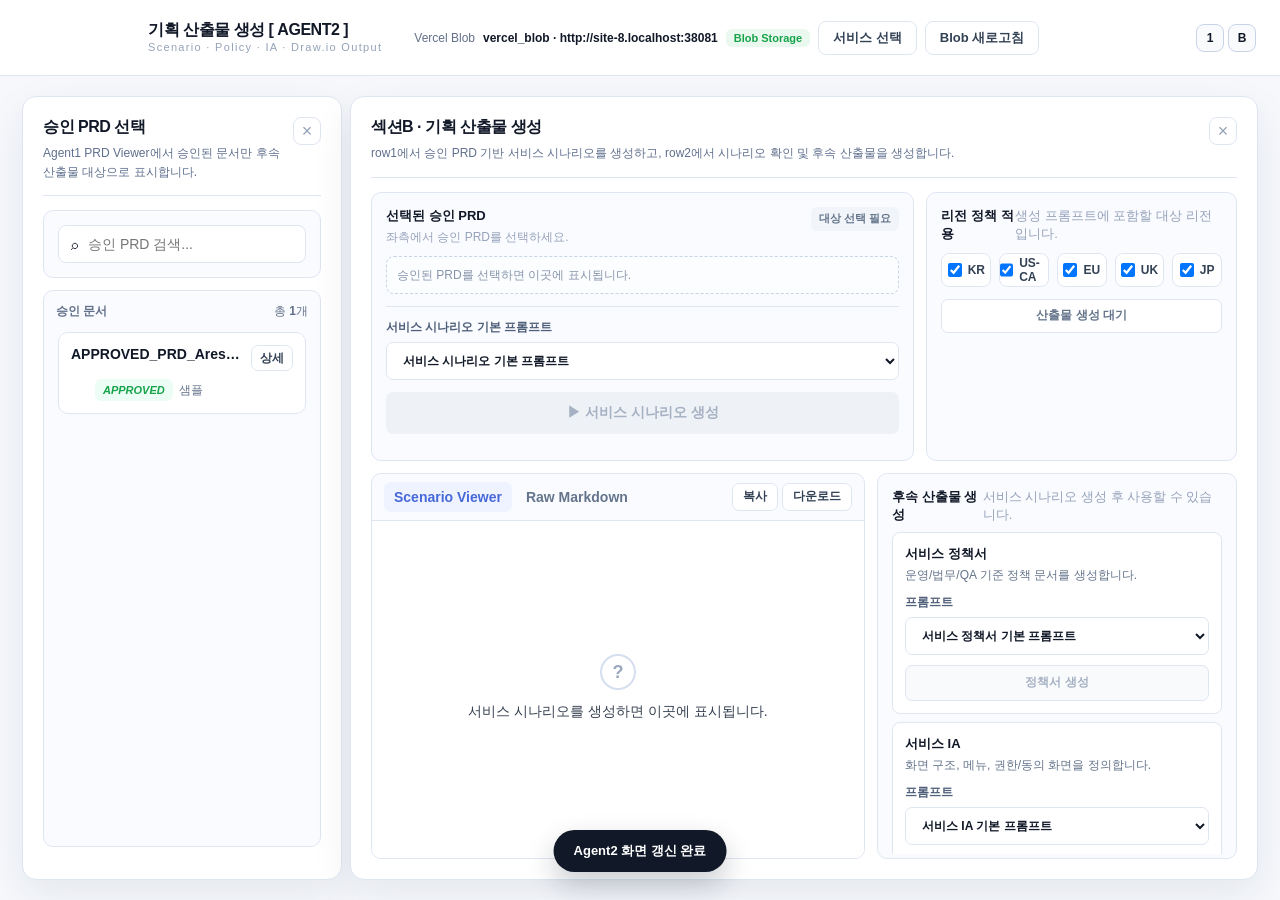
==== output.html @ b3ed6238 "agent1 ui 수정" ====
<!DOCTYPE html>
<html lang="ko">
<head>
  <meta charset="UTF-8" />
  <meta name="viewport" content="width=device-width, initial-scale=1.0" />
  <title>AGENT2 : 기획 산출물 생성</title>
  <link rel="stylesheet" href="./asset/css/styles.css" />
</head>
<body>
  <div class="common_app_shell">
    <header class="header" id="header">
      <section class="header_brand" id="header_brand">
        <div class="header_logo" aria-label="NSUSLAB logo"></div>
        <div class="header_title_area">
          <h1 class="header_title">기획 산출물 생성 [ AGENT2 ]</h1>
          <p class="header_subtitle">Scenario · Policy · IA · Draw.io Output</p>
        </div>
      </section>

      <section class="header_repo" id="header_repo">
        <span class="header_repo_label">Vercel Blob</span>
        <strong class="header_repo_badge" id="header_repo_badge">loading...</strong>
        <span class="header_blob_status is_connected" id="header_blob_status">Blob Storage</span>
        <button class="common_button common_button_secondary" id="header_btn_services" type="button">서비스 선택</button>
        <button class="common_button common_button_secondary" id="header_btn_refresh" type="button">Blob 새로고침</button>
      </section>

      <section class="header_control" id="header_control">
        <div class="header_column_switches" aria-label="section toggle">
          <button class="header_column_switch is_active" data-toggle-col="1">1</button>
          <button class="header_column_switch is_active" data-toggle-col="2">B</button>
        </div>
      </section>
    </header>

    <main class="content output_content" id="content">
      <section class="section section1" id="section1" data-col="1" aria-label="Approved PRD">
        <button class="section1_collapsed_opener common_collapsed_opener" type="button" data-reopen-col="1" aria-label="1컬럼 열기">
          <span class="common_rail_num">1</span>
          <span class="common_rail_text">Approved PRD</span>
          <span class="common_rail_arrow">›</span>
        </button>

        <div class="section1_panel common_panel">
          <div class="section1_panel_head common_panel_head">
            <div>
              <h2 class="section1_title">승인 PRD 선택</h2>
              <p class="section1_description">Agent1 PRD Viewer에서 승인된 문서만 후속 산출물 대상으로 표시합니다.</p>
            </div>
            <button class="section1_btn_close common_btn_close" data-close-col="1" title="1컬럼 닫기">×</button>
          </div>

          <div class="section1_search_card common_card">
            <div class="section1_search_input_wrap">
              <span>⌕</span>
              <input class="section1_search_input" id="output_search_input" type="search" placeholder="승인 PRD 검색..." />
            </div>
          </div>

          <div class="section1_list_card common_card">
            <div class="section1_list_toolbar">
              <strong>승인 문서</strong>
              <span>총 <strong id="output_prd_total_count">0</strong>개</span>
            </div>
            <div class="section1_requirement_list" id="output_approved_prd_list">
              <div class="common_empty">승인된 PRD 목록을 불러오는 중입니다.</div>
            </div>
          </div>
        </div>
      </section>

      <div class="common_resizer" data-resizer="1" role="separator" aria-label="섹션 너비 조절"></div>

      <section class="section section2 output_section_b" id="section2" data-col="2" aria-label="Output Workspace">
        <button class="section2_collapsed_opener common_collapsed_opener" type="button" data-reopen-col="2" aria-label="섹션B 열기">
          <span class="common_rail_num">B</span>
          <span class="common_rail_text">Output</span>
          <span class="common_rail_arrow">›</span>
        </button>

        <div class="section2_panel common_panel output_b_panel">
          <div class="section2_panel_head common_panel_head">
            <div>
              <h2 class="section2_title">섹션B · 기획 산출물 생성</h2>
              <p class="section2_description">row1에서 승인 PRD 기반 서비스 시나리오를 생성하고, row2에서 시나리오 확인 및 후속 산출물을 생성합니다.</p>
            </div>
            <button class="section2_btn_close common_btn_close" data-close-col="2" title="섹션B 닫기">×</button>
          </div>

          <div class="output_b_rows">
            <section class="output_b_row output_b_row1" aria-label="Scenario Generation Row">
              <section class="section2_target_card common_card output_b_prd_card">
                <div class="section2_card_title_row">
                  <div>
                    <strong>선택된 승인 PRD</strong>
                    <p id="output_selected_prd_hint">좌측에서 승인 PRD를 선택하세요.</p>
                  </div>
                  <div class="section2_target_badges">
                    <span id="output_selected_prd_status">대상 선택 필요</span>
                  </div>
                </div>
                <div class="section2_selected_summary" id="output_selected_prd_summary">
                  <div class="section2_empty_target">승인된 PRD를 선택하면 이곳에 표시됩니다.</div>
                </div>

                <div class="output_scenario_controls">
                  <label class="section2_form_label">
                    서비스 시나리오 기본 프롬프트
                    <select class="section2_prompt_template" id="output_prompt_template">
                      <option value="">프롬프트 로딩 중...</option>
                    </select>
                  </label>
                  <button class="section2_btn_generate" id="output_btn_generate" type="button" disabled>▶ 서비스 시나리오 생성</button>
                </div>
              </section>

              <section class="output_generation_card common_card output_b_policy_card">
                <div class="section2_repo_head">
                  <strong>리전 정책 적용</strong>
                  <span class="common_muted">생성 프롬프트에 포함할 대상 리전입니다.</span>
                </div>
                <div class="output_region_grid">
                  <label><input type="checkbox" value="KR" checked /> KR</label>
                  <label><input type="checkbox" value="US-CA" checked /> US-CA</label>
                  <label><input type="checkbox" value="EU" checked /> EU</label>
                  <label><input type="checkbox" value="UK" checked /> UK</label>
                  <label><input type="checkbox" value="JP" checked /> JP</label>
                </div>
                <button class="section2_generation_reopen common_small_button" id="output_btn_generation_modal" type="button">
                  <span id="output_generation_summary">산출물 생성 대기</span>
                </button>
              </section>
            </section>

            <section class="output_b_row output_b_row2" aria-label="Scenario Viewer And Follow-up Outputs">
              <section class="section3_prd_viewer_card common_card output_scenario_viewer_card">
                <div class="section2_viewer_tabs">
                  <button class="section2_viewer_tab is_active" data-view="preview" type="button">Scenario Viewer</button>
                  <button class="section2_viewer_tab" data-view="raw" type="button">Raw Markdown</button>
                  <div class="common_spacer"></div>
                  <button class="common_small_button" id="output_btn_copy_scenario" type="button">복사</button>
                  <button class="common_small_button" id="output_btn_download_scenario" type="button">다운로드</button>
                </div>
                <article class="section2_prd_preview" id="output_scenario_preview">
                  <div class="common_empty_state"><div>?</div><p>서비스 시나리오를 생성하면 이곳에 표시됩니다.</p></div>
                </article>
                <textarea class="section2_prd_raw is_hidden" id="output_scenario_raw" spellcheck="false"></textarea>
              </section>

              <section class="output_followup_card common_card">
                <div class="section2_repo_head">
                  <strong>후속 산출물 생성</strong>
                  <span class="common_muted">서비스 시나리오 생성 후 사용할 수 있습니다.</span>
                </div>
                <div class="output_followup_grid">
                  <article class="output_followup_item">
                    <div>
                      <strong>서비스 정책서</strong>
                      <p>운영/법무/QA 기준 정책 문서를 생성합니다.</p>
                    </div>
                    <label class="section2_form_label">
                      프롬프트
                      <select class="section2_prompt_template" id="output_policy_prompt_template"></select>
                    </label>
                    <button class="common_small_button output_followup_button" id="output_btn_policy" data-output-type="service_policy" type="button" disabled>정책서 생성</button>
                  </article>

                  <article class="output_followup_item">
                    <div>
                      <strong>서비스 IA</strong>
                      <p>화면 구조, 메뉴, 권한/동의 화면을 정의합니다.</p>
                    </div>
                    <label class="section2_form_label">
                      프롬프트
                      <select class="section2_prompt_template" id="output_ia_prompt_template"></select>
                    </label>
                    <button class="common_small_button output_followup_button" id="output_btn_ia" data-output-type="ia" type="button" disabled>IA 생성</button>
                  </article>

                  <article class="output_followup_item">
                    <div>
                      <strong>서비스 다이어그램</strong>
                      <p>draw.io에서 열 수 있는 XML 다이어그램을 생성합니다.</p>
                    </div>
                    <label class="section2_form_label">
                      프롬프트
                      <select class="section2_prompt_template" id="output_diagram_prompt_template"></select>
                    </label>
                    <button class="common_small_button output_followup_button" id="output_btn_diagram" data-output-type="service_diagram" type="button" disabled>Draw.io 생성</button>
                  </article>
                </div>
              </section>
            </section>
          </div>
        </div>
      </section>
    </main>
  </div>

  <dialog class="modal_detail" id="output_modal_prd_detail">
    <form method="dialog" class="modal_form">
      <div class="modal_head">
        <div>
          <span class="modal_badge DIRECT">APPROVED</span>
          <h3 class="modal_title" id="output_prd_modal_title">승인 PRD 상세</h3>
        </div>
        <button class="modal_btn_close" id="output_prd_modal_close" type="button" aria-label="닫기">×</button>
      </div>
      <div class="modal_meta" id="output_prd_modal_meta"></div>
      <pre class="modal_body" id="output_prd_modal_body"></pre>
      <div class="modal_actions">
        <button class="modal_btn_cancel" id="output_prd_modal_select" type="button">이 PRD 선택</button>
        <button class="modal_btn_select" value="cancel">닫기</button>
      </div>
    </form>
  </dialog>

  <dialog class="modal_detail modal_generation" id="output_modal_generation">
    <form method="dialog" class="modal_form">
      <div class="modal_head">
        <div>
          <span class="modal_badge">OUTPUT</span>
          <h3 class="modal_title">산출물 생성 진행</h3>
        </div>
        <button class="modal_btn_close" id="output_modal_generation_close" type="button" aria-label="닫기">×</button>
      </div>
      <section class="section2_generation_status" id="output_generation_status" data-status="idle">
        <div class="section2_generation_head">
          <strong id="output_generation_title">산출물 생성 대기</strong>
          <span id="output_generation_elapsed">00:00</span>
        </div>
        <p id="output_generation_message">승인 PRD와 산출물 프롬프트를 선택하면 생성 상태가 표시됩니다.</p>
        <div class="section2_generation_eta">
          <span>예상 완료</span>
          <strong id="output_generation_eta">03:00</strong>
        </div>
        <div class="section2_generation_bar"><span id="output_generation_bar"></span></div>
        <div class="section2_generation_meta" id="output_generation_meta">자동 확인 대기 중</div>
      </section>
      <div class="modal_actions">
        <button class="modal_btn_select" value="cancel">확인</button>
      </div>
    </form>
  </dialog>

  <dialog class="modal_detail output_result_modal" id="output_modal_result">
    <form method="dialog" class="modal_form">
      <div class="modal_head">
        <div>
          <span class="modal_badge" id="output_modal_badge">OUTPUT</span>
          <h3 class="modal_title" id="output_modal_title">산출물 보기</h3>
        </div>
        <button class="modal_btn_close" id="output_modal_result_close" type="button" aria-label="닫기">×</button>
      </div>
      <div class="modal_meta" id="output_modal_meta"></div>
      <pre class="modal_body" id="output_modal_body"></pre>
      <div class="modal_actions">
        <button class="modal_btn_cancel" id="output_modal_copy" type="button">복사</button>
        <button class="modal_btn_select" value="cancel">닫기</button>
      </div>
    </form>
  </dialog>

  <div class="toast_message" id="toast_message"></div>
  <script src="./asset/js/output.js"></script>
</body>
</html>
---- asset/css/styles.css ----
/* ============================================================
   AGENT1 PRD 생성 도우미 — styles.css
   HTML 클래스명(언더스코어 BEM) 기준 전면 재작성
   ============================================================ */

/* ── CSS 변수 ── */
:root {
  --bg: #f6f8fc;
  --surface: #ffffff;
  --surface-2: #f9fbff;
  --line: #dfe6f2;
  --line-strong: #c9d4e7;
  --text: #111827;
  --sub: #63708a;
  --muted: #96a2ba;
  --primary: #111827;
  --blue: #4768d8;
  --blue-soft: #eef3ff;
  --green: #16a34a;
  --green-soft: #eaf8ef;
  --purple: #7c5adf;
  --purple-soft: #f2edff;
  --red: #ef4444;
  --orange: #f97316;
  --shadow: 0 14px 40px rgba(20, 35, 70, 0.08);
  --radius: 14px;
  --header-height: 76px;
  --section1_width: 25%;
  --section2_width: 25%;
  --section3_width: 50%;
  --resizer-w: 8px;
  --rail-w: 48px;
}

/* ── 리셋 ── */
*, *::before, *::after { box-sizing: border-box; }
html, body { height: 100%; margin: 0; }

body {
  font-family: Inter, Pretendard, -apple-system, BlinkMacSystemFont, "Segoe UI", sans-serif;
  background: var(--bg);
  color: var(--text);
  font-size: 14px;
  overflow: hidden;
}

h1, h2, h3, p { margin: 0; }

button, input, select, textarea { font: inherit; }
button { cursor: pointer; }

/* ── 앱 셸 ── */
.common_app_shell {
  height: 100vh;
  display: flex;
  flex-direction: column;
  overflow: hidden;
}

/* ============================================================
   HEADER
   ============================================================ */
.header {
  height: var(--header-height);
  display: flex;
  align-items: center;
  gap: 0;
  padding: 0 24px;
  background: #fff;
  border-bottom: 1px solid var(--line);
  flex-shrink: 0;
}

/* 브랜드 */
.header_brand {
  display: flex;
  align-items: center;
  gap: 14px;
  flex: 0 0 auto;
}

.header_logo {
  width: 110px;
  height: 34px;
  background-image: url('https://nsuslab.com/assets/nsuslab_logo-DIbegr9K.png');
  background-size: 90%;
  background-repeat: no-repeat;
  background-position: center;
  flex-shrink: 0;
}

.header_title_area { line-height: 1; }

.header_title {
  font-size: 16px;
  font-weight: 800;
  letter-spacing: -0.03em;
}

.header_subtitle {
  margin-top: 4px;
  color: #94a3b8;
  font-size: 11px;
  letter-spacing: 0.12em;
}

/* Blob 정보 */
.header_repo {
  display: flex;
  align-items: center;
  gap: 8px;
  margin-left: 32px;
  flex: 0 0 auto;
}

.header_repo_label {
  font-size: 12px;
  color: var(--sub);
}

.header_repo_badge {
  font-size: 12px;
  font-weight: 700;
  color: var(--primary);
  max-width: 260px;
  overflow: hidden;
  text-overflow: ellipsis;
  white-space: nowrap;
}

.header_blob_status {
  font-size: 11px;
  padding: 3px 8px;
  border-radius: 6px;
  background: var(--green-soft);
  color: var(--green);
  font-weight: 700;
}

.header_blob_status.is_connected {
  background: var(--green-soft);
  color: var(--green);
}

/* 헤더 우측 컨트롤 */
.header_control {
  display: flex;
  align-items: center;
  gap: 16px;
  margin-left: auto;
}

.header_column_switches {
  display: flex;
  gap: 4px;
}

.header_column_switch {
  width: 28px;
  height: 28px;
  padding: 0;
  border: 1px solid var(--line);
  border-radius: 8px;
  background: #fff;
  color: #334155;
  font-size: 12px;
}

.header_column_switch.is_active {
  background: #f8fafc;
  border-color: var(--line-strong);
  font-weight: 700;
  color: #111827;
}

/* 헤더 공용 버튼 */
.common_button {
  height: 34px;
  padding: 0 14px;
  border-radius: 8px;
  font-weight: 700;
  font-size: 13px;
}

.common_button_secondary {
  border: 1px solid var(--line);
  background: #fff;
  color: #334155;
}

.common_button_secondary:hover {
  border-color: var(--line-strong);
}

/* ============================================================
   CONTENT (3-column workspace)
   ============================================================ */
.content {
  flex: 1;
  min-height: 0;
  display: flex;
  gap: 0;
  padding: 20px 22px;
  overflow: hidden;
}

/* ── 섹션 공통 ── */
.section {
  height: 100%;
  min-width: 0;
  flex-shrink: 0;
  transition: flex-basis 0.15s ease, opacity 0.15s ease;
  position: relative;
}

.section1 {
  flex: 0 0 var(--section1_width);
  min-width: 280px;
  max-width: 660px;
}

.section2 {
  flex: 0 0 var(--section2_width);
  min-width: 400px;
  max-width: 960px;
}

.section3 {
  flex: 1 1 var(--section3_width);
  min-width: 300px;
  max-width: none;
}

/* 컬럼이 닫혔을 때 */
.section.is_closed .common_panel { display: none; }

.section.is_closed {
  flex: 0 0 var(--rail-w) !important;
  min-width: var(--rail-w) !important;
  max-width: var(--rail-w) !important;
  overflow: hidden;
}

.section.is_closed .common_collapsed_opener { display: flex; }

/* ── 접힌 레일 오프너 ── */
.common_collapsed_opener {
  display: none;
  flex-direction: column;
  align-items: center;
  justify-content: center;
  gap: 8px;
  width: var(--rail-w);
  height: 100%;
  border: none;
  background: #fff;
  border-radius: var(--radius);
  box-shadow: var(--shadow);
  border: 1px solid var(--line);
  color: var(--sub);
  writing-mode: vertical-rl;
  cursor: pointer;
  padding: 16px 0;
}

.common_collapsed_opener:hover { color: var(--blue); border-color: var(--blue); }

.common_rail_num {
  font-size: 11px;
  font-weight: 800;
  color: var(--muted);
  writing-mode: horizontal-tb;
}

.common_rail_text {
  font-size: 12px;
  font-weight: 700;
  writing-mode: vertical-rl;
  text-orientation: mixed;
}

.common_rail_arrow {
  font-size: 16px;
  writing-mode: horizontal-tb;
}

/* ── 리사이저 ── */
.common_resizer {
  flex: 0 0 var(--resizer-w);
  height: 100%;
  position: relative;
  cursor: col-resize;
  z-index: 10;
}

.common_resizer::before {
  content: "";
  position: absolute;
  top: 12px;
  bottom: 12px;
  left: 3px;
  width: 2px;
  border-radius: 999px;
  background: transparent;
  transition: background 0.15s;
}

.common_resizer:hover::before,
body.is_resizing .common_resizer::before {
  background: var(--blue);
}

/* ── 패널 ── */
.common_panel {
  height: 100%;
  display: flex;
  flex-direction: column;
  gap: 0;
  padding: 20px;
  background: var(--surface);
  border: 1px solid var(--line);
  border-radius: var(--radius);
  box-shadow: var(--shadow);
  overflow: hidden;
}

/* ── 패널 헤더 ── */
.common_panel_head {
  display: flex;
  align-items: flex-start;
  justify-content: space-between;
  gap: 12px;
  padding-bottom: 14px;
  border-bottom: 1px solid var(--line);
  margin-bottom: 14px;
  flex-shrink: 0;
}

.common_panel_head h2 {
  font-size: 16px;
  font-weight: 800;
  letter-spacing: -0.03em;
}

.common_panel_head p {
  margin-top: 6px;
  color: #60708e;
  font-size: 12px;
  line-height: 1.55;
}

/* ── 닫기 버튼 ── */
.common_btn_close {
  flex-shrink: 0;
  width: 28px;
  height: 28px;
  padding: 0;
  border: 1px solid var(--line);
  border-radius: 8px;
  background: #fff;
  color: #94a3b8;
  font-size: 18px;
  line-height: 1;
}

.common_btn_close:hover { color: var(--red); border-color: var(--red); }

/* ── 카드 공통 ── */
.common_card {
  border: 1px solid var(--line);
  background: var(--surface-2);
  border-radius: 10px;
  padding: 14px;
  margin-bottom: 12px;
  flex-shrink: 0;
}

/* ── 스크롤 가능한 영역 ── */
.common_scroll_area {
  flex: 1;
  min-height: 0;
  overflow-y: auto;
}

/* ── 빈 상태 ── */
.common_empty {
  padding: 24px;
  text-align: center;
  color: var(--muted);
  font-size: 13px;
  line-height: 1.6;
  white-space: pre-line;
}

.common_empty_state {
  height: 100%;
  min-height: 200px;
  display: grid;
  place-content: center;
  text-align: center;
  color: #9aa7bd;
}

.common_empty_state div {
  width: 36px;
  height: 36px;
  margin: 0 auto 10px;
  display: grid;
  place-items: center;
  border-radius: 50%;
  border: 2px solid #d6dfef;
  font-size: 18px;
  font-weight: 900;
}

/* ── 뱃지 ── */
.common_badge {
  display: inline-flex;
  align-items: center;
  min-height: 22px;
  padding: 0 8px;
  border-radius: 6px;
  font-size: 11px;
  font-weight: 800;
}

.common_badge.JIRA   { background: #eef2ff; color: #4f46e5; }
.common_badge.SLACK  { background: #f3e8ff; color: #7e22ce; }
.common_badge.FILE   { background: #fff7ed; color: #ea580c; }
.common_badge.DIRECT { background: #ecfdf5; color: var(--green); }

.common_status_badge {
  display: inline-flex;
  align-items: center;
  min-height: 22px;
  padding: 0 8px;
  border-radius: 6px;
  font-size: 11px;
  font-weight: 800;
  background: #f1f5f9;
  color: #64748b;
}

.common_status_badge.success { background: var(--green-soft); color: var(--green); }
.common_status_badge.error   { background: #fff1f2; color: var(--red); }

/* ── 공용 액션 버튼 (초록 CTA) ── */
.common_primary_action {
  width: 100%;
  height: 44px;
  border: 0;
  border-radius: 8px;
  background: var(--green);
  color: #fff;
  font-weight: 900;
  font-size: 14px;
  margin-top: 4px;
  flex-shrink: 0;
}

.common_primary_action:disabled {
  background: #eef2f7;
  color: #a6b1c3;
  cursor: not-allowed;
}

.common_success_action {
  width: 100%;
  min-height: 42px;
  border: 0;
  border-radius: 8px;
  background: var(--green);
  color: #fff;
  font-weight: 900;
  font-size: 14px;
  flex-shrink: 0;
}

.common_success_action:disabled {
  background: #eef2f7;
  color: #a6b1c3;
  cursor: not-allowed;
}

.common_success_action[data-status="complete"] {
  background: #0f8f3d;
}

/* ── 공용 링크 버튼 ── */
.common_link_button {
  border: 0;
  background: transparent;
  color: var(--blue);
  font-weight: 700;
  font-size: 12px;
  padding: 0;
}

/* ── 공용 소형 버튼 ── */
.common_small_button {
  height: 28px;
  padding: 0 10px;
  border: 1px solid var(--line);
  border-radius: 7px;
  background: #fff;
  color: #334155;
  font-size: 12px;
  font-weight: 700;
}

/* ── 스페이서 ── */
.common_spacer { flex: 1; }

/* ── Muted 텍스트 ── */
.common_muted { color: var(--muted); font-size: 13px; }

/* ── is_hidden ── */
.is_hidden { display: none !important; }

/* ============================================================
   SECTION 1 — 요구사항 등록 관리
   ============================================================ */

/* 패널 내부가 스크롤 가능하도록 */
.section1_panel { overflow: hidden; }

/* 소스 추가 버튼 행 */
.section1_source_actions {
  display: grid;
  grid-template-columns: 1fr 1fr;
  gap: 10px;
  margin-bottom: 12px;
  flex-shrink: 0;
}

.section1_btn_file_source,
.section1_btn_direct_source {
  height: 40px;
  border: 1px dashed #b6c4dc;
  border-radius: 10px;
  background: #fff;
  color: #334155;
  font-weight: 800;
  font-size: 13px;
}

.section1_btn_file_source:hover,
.section1_btn_direct_source:hover {
  border-color: var(--blue);
  color: var(--blue);
}

/* 검색 카드 */
.section1_search_card {
  margin-bottom: 12px;
  flex-shrink: 0;
}

.section1_search_input_wrap {
  display: flex;
  align-items: center;
  gap: 8px;
  height: 38px;
  padding: 0 12px;
  border: 1px solid var(--line);
  border-radius: 8px;
  background: #fff;
}

.section1_search_input {
  border: 0;
  outline: 0;
  width: 100%;
  color: var(--text);
  background: transparent;
}

.section1_filter_row {
  display: flex;
  flex-wrap: wrap;
  align-items: center;
  gap: 6px;
  margin-top: 10px;
  font-size: 12px;
  color: #64748b;
}

.section1_filter_label { font-size: 12px; }

.section1_filter_button {
  height: 28px;
  padding: 0 10px;
  border: 1px solid var(--line);
  border-radius: 7px;
  background: #fff;
  color: #334155;
  font-size: 12px;
}

.section1_filter_button.is_active {
  background: #f8fafc;
  border-color: var(--line-strong);
  color: #111827;
  font-weight: 700;
}

/* 목록 카드 — flex grow */
.section1_list_card {
  flex: 1;
  min-height: 0;
  display: flex;
  flex-direction: column;
  overflow: hidden;
  padding: 12px;
  margin-bottom: 12px;
}

.section1_list_toolbar {
  display: flex;
  justify-content: space-between;
  align-items: center;
  margin-bottom: 10px;
  color: #627089;
  font-size: 12px;
  flex-shrink: 0;
}

.section1_select_all_label {
  display: flex;
  align-items: center;
  gap: 6px;
  font-weight: 700;
  color: #111827;
  cursor: pointer;
}

/* 요구사항 목록 스크롤 영역 */
.section1_requirement_list {
  flex: 1;
  min-height: 0;
  overflow-y: auto;
  padding: 2px;
}

/* 요구사항 아이템 */
.section1_req_item {
  display: block;
  padding: 12px;
  border: 1px solid var(--line);
  border-radius: 10px;
  background: #fff;
  margin-bottom: 10px;
  transition: border-color 0.15s, box-shadow 0.15s;
}

.section1_req_item:hover {
  border-color: #b8c7e6;
  box-shadow: 0 6px 18px rgba(30, 56, 100, 0.06);
}

.section1_req_item.is_selected {
  border-color: #9db3ef;
  background: #fbfdff;
}

.section1_req_checkbox {
  width: 16px;
  height: 16px;
  margin: 0;
  flex: 0 0 auto;
  cursor: pointer;
}

.section1_req_main {
  width: 100%;
  min-width: 0;
}

.section1_req_title_row {
  display: flex;
  align-items: flex-start;
  gap: 8px;
  width: 100%;
  min-width: 0;
  max-width: 100%;
  overflow: hidden;
}

.section1_req_title_button {
  display: block;
  border: 0;
  padding: 0;
  background: transparent;
  text-align: left;
  color: #111827;
  font-weight: 900;
  line-height: 1.35;
  width: 100%;
  min-width: 0;
  flex: 1;
  overflow: hidden;
  text-overflow: ellipsis;
  white-space: nowrap;
}

.section1_req_title_button:hover { color: var(--blue); }

.section1_req_meta {
  display: flex;
  gap: 6px;
  flex-wrap: wrap;
  margin-top: 8px;
  padding-left: 24px;
  color: #67758e;
  font-size: 12px;
  align-items: center;
  min-width: 0;
}

/* ============================================================
   SECTION 2 — PRD Workspace
   ============================================================ */
.section2_panel {
  overflow: hidden;
}

/* 대상 카드 */
.section2_target_card { flex-shrink: 0; }

.section2_card_title_row {
  display: flex;
  justify-content: space-between;
  align-items: flex-start;
  margin-bottom: 10px;
  font-size: 13px;
  gap: 12px;
}

.section2_card_title_row p {
  margin-top: 4px;
  color: var(--muted);
  font-size: 12px;
  font-weight: 500;
}

.section2_card_title_row b { color: var(--blue); font-size: 13px; }

.section2_target_badges {
  display: flex;
  flex-wrap: wrap;
  justify-content: flex-end;
  gap: 6px;
  flex-shrink: 0;
}

.section2_target_badges span {
  display: inline-flex;
  align-items: center;
  min-height: 24px;
  padding: 0 8px;
  border-radius: 6px;
  background: #f1f5f9;
  color: #64748b;
  font-size: 11px;
  font-weight: 800;
}

.section2_target_badges span.is_ready {
  background: var(--green-soft);
  color: var(--green);
}

.section2_selected_summary {
  display: grid;
  gap: 6px;
  min-height: 38px;
  margin-bottom: 12px;
}

.section2_empty_target {
  min-height: 38px;
  display: grid;
  place-items: center start;
  color: #8794aa;
  font-size: 12px;
  line-height: 1.5;
  padding: 0 10px;
  border: 1px dashed var(--line-strong);
  border-radius: 8px;
  background: #fbfdff;
}

.section2_summary_item {
  display: grid;
  grid-template-columns: minmax(0, 1fr) auto auto auto;
  align-items: center;
  gap: 8px;
  padding: 9px 10px;
  border: 1px solid var(--line);
  border-radius: 8px;
  background: #fff;
}

.section2_summary_item div {
  min-width: 0;
}

.section2_summary_item strong,
.section2_summary_item span {
  display: block;
  overflow: hidden;
  text-overflow: ellipsis;
  white-space: nowrap;
}

.section2_summary_item strong {
  color: var(--text);
  font-size: 12px;
}

.section2_summary_item span,
.section2_summary_item small {
  color: #7a879d;
  font-size: 11px;
}

.section2_selected_remove {
  width: 24px;
  height: 24px;
  border: 1px solid var(--line);
  border-radius: 6px;
  background: #fff;
  color: #64748b;
  font-weight: 900;
  padding: 0;
}

/* 폼 */
.section2_form {
  display: grid;
  grid-template-columns: 1fr;
  gap: 10px;
  margin-bottom: 12px;
  flex-shrink: 0;
}

.section2_form_label {
  display: flex;
  flex-direction: column;
  gap: 6px;
  color: #50607a;
  font-weight: 700;
  font-size: 12px;
}

.section2_form_label_full { grid-column: 1 / -1; }

select,
input[type="text"] {
  height: 38px;
  border: 1px solid var(--line);
  border-radius: 7px;
  background: #fff;
  padding: 0 12px;
  outline: 0;
  color: var(--text);
}

select:focus, input:focus, textarea:focus {
  border-color: #9db3ef;
  box-shadow: 0 0 0 3px rgba(71, 104, 216, 0.1);
}

/* 생성 버튼 */
.section2_btn_generate {
  width: 100%;
  height: 42px;
  border: 0;
  border-radius: 7px;
  background: var(--primary);
  color: #fff;
  font-weight: 900;
  margin-bottom: 12px;
  flex-shrink: 0;
}

.section2_btn_generate:disabled {
  background: #eef2f7;
  color: #a6b1c3;
  cursor: not-allowed;
}

.section2_generation_reopen {
  display: flex;
  align-items: center;
  width: 100%;
  height: 34px;
  margin-bottom: 12px;
  justify-content: center;
  color: #64748b;
  background: #fff;
}

.section2_generation_reopen span {
  overflow: hidden;
  text-overflow: ellipsis;
  white-space: nowrap;
}

.section2_generation_reopen.is_active {
  border-color: #bfdbfe;
  background: #f8fbff;
  color: var(--blue);
}

.section2_generation_status {
  padding: 12px;
  border: 1px solid var(--line);
  border-radius: 8px;
  background: #fbfdff;
}

.section2_generation_status[data-status="running"] {
  border-color: #bfdbfe;
  background: #f8fbff;
}

.section2_generation_status[data-status="complete"] {
  border-color: #bbf7d0;
  background: #f0fdf4;
}

.section2_generation_status[data-status="error"],
.section2_generation_status[data-status="unknown"],
.section2_generation_status[data-status="stopped"] {
  border-color: #fecdd3;
  background: #fff7f8;
}

.section2_generation_head {
  display: flex;
  align-items: center;
  justify-content: space-between;
  gap: 10px;
  margin-bottom: 6px;
}

.section2_generation_head strong {
  font-size: 13px;
}

.section2_generation_head span {
  color: #64748b;
  font-size: 12px;
  font-weight: 800;
  font-variant-numeric: tabular-nums;
}

.section2_generation_status p {
  color: #64748b;
  font-size: 12px;
  line-height: 1.5;
  margin-bottom: 10px;
}

.section2_generation_eta {
  display: flex;
  align-items: center;
  justify-content: space-between;
  gap: 10px;
  min-height: 30px;
  margin-bottom: 10px;
  padding: 0 10px;
  border: 1px solid var(--line);
  border-radius: 7px;
  background: #fff;
  color: #64748b;
  font-size: 12px;
}

.section2_generation_eta strong {
  color: var(--blue);
  font-size: 13px;
  font-weight: 900;
  font-variant-numeric: tabular-nums;
}

.section2_generation_bar {
  height: 6px;
  overflow: hidden;
  border-radius: 999px;
  background: #e5eaf3;
}

.section2_generation_bar span {
  display: block;
  width: 0;
  height: 100%;
  border-radius: inherit;
  background: var(--blue);
  transition: width 0.25s ease;
}

.section2_generation_status[data-status="complete"] .section2_generation_bar span {
  background: var(--green);
}

.section2_generation_status[data-status="error"] .section2_generation_bar span,
.section2_generation_status[data-status="unknown"] .section2_generation_bar span,
.section2_generation_status[data-status="stopped"] .section2_generation_bar span {
  background: var(--red);
}

.section2_generation_meta {
  margin-top: 8px;
  color: #8794aa;
  font-size: 11px;
}

/* PRD 파일 목록 카드 */
.section2_repo_card { flex-shrink: 0; }

.section2_repo_head {
  display: flex;
  justify-content: space-between;
  align-items: center;
  margin-bottom: 8px;
  font-size: 13px;
}

.section2_prd_file_list {
  display: flex;
  flex-direction: column;
  gap: 6px;
  max-height: 160px;
  overflow-y: auto;
}

.section2_prd_file_item {
  display: flex;
  justify-content: space-between;
  align-items: center;
  gap: 8px;
  padding: 9px 12px;
  border: 1px solid var(--line);
  border-radius: 8px;
  background: #fff;
  font-size: 12px;
  cursor: pointer;
}

.section2_prd_file_item:hover { border-color: #9db3ef; }
.section2_prd_file_item.is_active { border-color: #9db3ef; background: #f8fbff; }

/* 뷰어 카드 — flex grow */
.section2_viewer_card,
.section3_prd_viewer_card {
  flex: 1;
  min-height: 0;
  display: flex;
  flex-direction: column;
  overflow: hidden;
  padding: 0;
  margin-bottom: 12px;
  border: 1px solid var(--line);
  background: var(--surface-2);
  border-radius: 10px;
}

.section2_viewer_tabs {
  display: flex;
  align-items: center;
  gap: 4px;
  padding: 8px 12px;
  border-bottom: 1px solid var(--line);
  flex-shrink: 0;
}

.section2_viewer_tab {
  height: 30px;
  padding: 0 10px;
  border: 0;
  background: transparent;
  color: #64748b;
  font-weight: 700;
  border-radius: 7px;
}

.section2_viewer_tab.is_active {
  color: var(--blue);
  background: var(--blue-soft);
}

.section2_prd_preview {
  flex: 1;
  min-height: 0;
  overflow-y: auto;
  padding: 18px;
  background: #fff;
}

.section2_prd_preview h3 { font-size: 20px; margin-bottom: 14px; }
.section2_prd_preview h4 { margin: 14px 0 7px; }
.section2_prd_preview p, .section2_prd_preview li { color: #374151; line-height: 1.7; }
.section2_prd_preview table {
  display: block;
  width: 100%;
  overflow-x: auto;
  margin: 14px 0 18px;
  border-collapse: collapse;
  font-size: 12px;
}
.section2_prd_preview th,
.section2_prd_preview td {
  min-width: 120px;
  padding: 8px 10px;
  border: 1px solid var(--line);
  vertical-align: top;
  white-space: normal;
}
.section2_prd_preview th {
  background: #f8fafc;
  color: #475569;
  font-weight: 800;
}

.section2_prd_raw {
  flex: 1;
  min-height: 0;
  width: 100%;
  resize: none;
  border: 0;
  padding: 18px;
  background: #fff;
  line-height: 1.6;
  color: #1f2937;
  outline: 0;
}

/* 피드백 카드 */
.section2_feedback_toggle {
  width: 100%;
  height: 38px;
  flex-shrink: 0;
}

.section2_feedback_card {
  position: absolute;
  left: 20px;
  right: 20px;
  bottom: 20px;
  z-index: 8;
  transform: translateY(calc(100% + 24px));
  opacity: 0;
  pointer-events: none;
  transition: transform 0.2s ease, opacity 0.2s ease;
  box-shadow: 0 18px 42px rgba(15, 23, 42, 0.16);
}

.section2_feedback_card.is_open {
  transform: translateY(0);
  opacity: 1;
  pointer-events: auto;
}

.section2_feedback_head {
  display: flex;
  align-items: center;
  justify-content: space-between;
  gap: 10px;
  margin-bottom: 8px;
  font-size: 13px;
}

.section2_feedback_close {
  width: 26px;
  height: 26px;
  border: 0;
  border-radius: 6px;
  background: #f1f5f9;
  color: #64748b;
  font-size: 18px;
  line-height: 1;
  padding: 0;
}

.section2_feedback_row {
  display: grid;
  grid-template-columns: 1fr auto auto;
  gap: 8px;
}

.section2_feedback_input {
  height: 38px;
  border: 1px solid var(--line);
  border-radius: 7px;
  background: #fff;
  padding: 0 12px;
  outline: 0;
  color: var(--text);
  width: 100%;
}

.section2_btn_feedback,
.section2_btn_revise {
  height: 38px;
  padding: 0 12px;
  border: 1px solid var(--line);
  border-radius: 7px;
  background: #fff;
  color: #334155;
  font-weight: 800;
  white-space: nowrap;
}

.section2_btn_feedback {
  background: var(--purple);
  color: #fff;
  border-color: var(--purple);
}

.section2_btn_open_logs {
  width: 100%;
  height: 38px;
  flex-shrink: 0;
}

.section2_log_list {
  max-height: 420px;
  overflow-y: auto;
}

/* ============================================================
   SECTION 3 — PRD Viewer
   ============================================================ */
.section3_panel {
  overflow: hidden;
  position: relative;
}

.section3_prd_requirements {
  margin-bottom: 14px;
  padding: 12px;
  border: 1px solid #d9e2ef;
  border-radius: 8px;
  background: #fbfdff;
  flex-shrink: 0;
}

.section3_prd_requirements_head {
  display: flex;
  align-items: center;
  justify-content: space-between;
  gap: 10px;
  margin-bottom: 8px;
  color: var(--text);
  font-size: 12px;
}

.section3_prd_requirements_head span {
  color: #64748b;
  font-size: 11px;
  font-weight: 800;
}

.section3_prd_requirement_list {
  display: grid;
  gap: 6px;
}

.section3_prd_requirement_item {
  display: grid;
  grid-template-columns: minmax(0, 1fr) auto;
  align-items: center;
  gap: 8px;
  min-height: 38px;
  padding: 7px 8px;
  border: 1px solid var(--line);
  border-radius: 7px;
  background: #fff;
  color: #334155;
  font-size: 12px;
  font-weight: 800;
  text-align: left;
  cursor: pointer;
  user-select: none;
}

.section3_prd_requirement_item:hover,
.section3_prd_requirement_item:focus-visible {
  border-color: #9db3ef;
  background: #f8fbff;
  outline: 0;
  box-shadow: 0 0 0 3px rgba(71, 104, 216, 0.1);
}

.section3_prd_requirement_text {
  min-width: 0;
}

.section3_prd_requirement_title,
.section3_prd_requirement_path {
  display: block;
  overflow: hidden;
  text-overflow: ellipsis;
  white-space: nowrap;
}

.section3_prd_requirement_title {
  color: var(--text);
}

.section3_prd_requirement_path {
  margin-top: 2px;
  color: #8794aa;
  font-size: 11px;
  font-weight: 600;
}

.section3_prd_template {
  display: grid;
  grid-template-columns: auto minmax(0, 1fr);
  align-items: center;
  gap: 8px;
  margin-top: 10px;
  padding-top: 10px;
  border-top: 1px solid #e6edf6;
  color: #64748b;
  font-size: 11px;
}

.section3_prd_template span {
  font-weight: 800;
}

.section3_prd_template strong {
  min-width: 0;
  overflow: hidden;
  text-overflow: ellipsis;
  white-space: nowrap;
  color: var(--text);
  font-size: 12px;
  font-weight: 900;
}

.section2_viewer_tabs .section3_btn_approve_prd {
  flex: 0 0 auto;
  height: 30px;
  border-color: #1cba46;
  background: #1cba46;
  color: #fff;
  font-weight: 900;
}

.section2_viewer_tabs .section3_btn_approve_prd:not(:disabled):hover {
  border-color: #169b3a;
  background: #169b3a;
  color: #fff;
}

.section2_viewer_tabs .section3_btn_approve_prd:disabled {
  border-color: var(--line);
  background: #f8fafc;
  color: #a6b1c3;
  cursor: not-allowed;
}

.section2_viewer_tabs .section3_btn_approve_prd[data-status="complete"] {
  border-color: #1cba46;
  background: #1cba46;
  color: #fff;
}

.section2_viewer_tabs .section3_btn_approve_prd[data-status="error"] {
  border-color: #fecdd3;
  background: #fff1f2;
  color: var(--red);
}

.section3_prd_viewer_card { margin-bottom: 12px; }

/* ============================================================
   AGENT2 — Output Workspace
   ============================================================ */
.output_scenario_controls {
  display: grid;
  gap: 12px;
  margin-top: 12px;
  padding-top: 12px;
  border-top: 1px solid var(--line);
}

.output_content .section1 {
  flex: 0 0 320px;
  width: 320px;
  min-width: 300px;
  max-width: 360px;
}

.output_section_b {
  flex: 1 1 0;
  width: 100%;
  min-width: 0;
  max-width: none;
}

.output_b_panel {
  gap: 0;
  width: 100%;
}

.output_b_rows {
  width: 100%;
  flex: 1;
  min-height: 0;
  display: grid;
  grid-template-rows: minmax(180px, auto) minmax(0, 1fr);
  gap: 12px;
  overflow: hidden;
}

.output_b_row {
  min-width: 0;
  min-height: 0;
}

.output_b_row1 {
  display: grid;
  grid-template-columns: minmax(420px, 1.4fr) minmax(280px, 0.8fr);
  gap: 12px;
  align-items: stretch;
}

.output_b_row1 .common_card {
  margin-bottom: 0;
  height: 100%;
}

.output_b_row2 {
  display: grid;
  grid-template-columns: minmax(0, 1fr) minmax(320px, 360px);
  gap: 12px;
  overflow: hidden;
}

.output_scenario_viewer_card {
  margin-bottom: 0;
}

.output_b_row2 .output_followup_card {
  min-height: 0;
  overflow: hidden;
}

.output_b_row2 .output_followup_grid {
  grid-template-columns: 1fr;
  gap: 8px;
  max-height: calc(100% - 34px);
  overflow-y: auto;
}

.output_b_row2 .output_followup_item {
  min-height: 164px;
}

.output_region_grid {
  display: grid;
  grid-template-columns: repeat(5, minmax(0, 1fr));
  gap: 8px;
  margin: 10px 0 12px;
}

.output_region_grid label {
  display: inline-flex;
  align-items: center;
  justify-content: center;
  gap: 6px;
  min-height: 34px;
  border: 1px solid var(--line);
  border-radius: 8px;
  background: #fff;
  color: #334155;
  font-size: 12px;
  font-weight: 800;
}

.output_region_grid input {
  width: 14px;
  height: 14px;
  margin: 0;
}

.output_generation_card {
  margin-bottom: 0;
}

.output_prd_detail_button {
  flex: 0 0 auto;
  height: 26px;
  padding: 0 8px;
}

.output_followup_card {
  flex-shrink: 0;
  margin-bottom: 0;
}

.output_followup_grid {
  display: grid;
  grid-template-columns: repeat(3, minmax(0, 1fr));
  gap: 10px;
}

.output_followup_item {
  display: grid;
  grid-template-rows: auto auto auto;
  gap: 10px;
  min-width: 0;
  min-height: 190px;
  padding: 12px;
  border: 1px solid var(--line);
  border-radius: 8px;
  background: #fff;
}

.output_followup_item strong {
  display: block;
  color: var(--text);
  font-size: 13px;
  font-weight: 900;
}

.output_followup_item p {
  margin-top: 4px;
  color: #64748b;
  font-size: 12px;
  line-height: 1.45;
}

.output_followup_button {
  width: 100%;
  height: 36px;
  align-self: end;
  border-color: var(--line);
  background: #fff;
}

.output_followup_button:not(:disabled):hover,
.output_prd_detail_button:hover {
  border-color: #9db3ef;
  color: var(--blue);
}

.output_followup_button:disabled {
  color: #a6b1c3;
  background: #f8fafc;
  cursor: not-allowed;
}

.output_result_modal {
  width: min(920px, calc(100vw - 40px));
}

.output_result_modal .modal_body,
#output_modal_prd_detail .modal_body {
  max-height: min(58vh, 560px);
}

@media (max-width: 1180px) {
  .output_b_rows {
    overflow-y: auto;
  }

  .output_b_row1,
  .output_b_row2 {
    grid-template-columns: 1fr;
  }

  .output_followup_grid {
    grid-template-columns: 1fr;
  }
}

@media (max-width: 860px) {
  .output_region_grid {
    grid-template-columns: repeat(2, minmax(0, 1fr));
  }
}

/* ============================================================
   MODAL
   ============================================================ */
.modal_detail {
  width: min(760px, calc(100vw - 40px));
  border: 0;
  border-radius: 16px;
  padding: 0;
  box-shadow: 0 26px 90px rgba(15, 23, 42, 0.26);
}

.modal_detail::backdrop { background: rgba(15, 23, 42, 0.36); }

.modal_log {
  width: min(760px, calc(100vw - 32px));
}

.modal_generation {
  width: min(520px, calc(100vw - 32px));
}

.modal_generation .section2_generation_status {
  margin-bottom: 16px;
}

.modal_form { padding: 24px; }

.modal_head {
  display: flex;
  justify-content: space-between;
  align-items: flex-start;
  gap: 12px;
  margin-bottom: 14px;
}

.modal_head h3 { font-size: 20px; font-weight: 800; margin-top: 6px; }

.modal_badge {
  display: inline-flex;
  align-items: center;
  height: 22px;
  padding: 0 8px;
  border-radius: 6px;
  font-size: 11px;
  font-weight: 800;
  background: #eef2ff;
  color: #4f46e5;
}

.modal_btn_close {
  border: 0;
  background: transparent;
  font-size: 24px;
  color: #94a3b8;
  line-height: 1;
  padding: 0;
}

.modal_btn_close:hover { color: var(--red); }

.modal_meta {
  padding: 12px;
  border-radius: 10px;
  background: #f8fafc;
  color: #60708e;
  line-height: 1.7;
  font-size: 13px;
  margin-bottom: 12px;
}

.modal_body {
  max-height: 400px;
  overflow: auto;
  white-space: pre-wrap;
  line-height: 1.7;
  padding: 14px;
  border: 1px solid var(--line);
  border-radius: 10px;
  background: #fff;
  font-size: 13px;
  margin: 0 0 16px;
}

.modal_actions {
  display: flex;
  justify-content: flex-end;
  gap: 10px;
  align-items: center;
}

.modal_btn_cancel,
.modal_btn_select {
  height: 38px;
  padding: 0 16px;
  border: 1px solid var(--line);
  border-radius: 8px;
  background: #fff;
  color: var(--text);
  font-weight: 800;
}

.modal_btn_select {
  background: var(--primary);
  color: #fff;
  border-color: var(--primary);
}

.modal_btn_danger {
  color: var(--red);
  border-color: #fecdd3;
  background: #fff7f8;
}

.modal_btn_danger:hover {
  border-color: var(--red);
}

/* ============================================================
   TOAST
   ============================================================ */
.toast_message {
  position: fixed;
  left: 50%;
  bottom: 28px;
  transform: translateX(-50%) translateY(20px);
  opacity: 0;
  pointer-events: none;
  padding: 12px 20px;
  border-radius: 999px;
  color: #fff;
  background: #111827;
  box-shadow: 0 12px 28px rgba(15, 23, 42, 0.22);
  transition: opacity 0.2s ease, transform 0.2s ease;
  z-index: 100;
  white-space: nowrap;
  font-size: 13px;
  font-weight: 600;
}

.toast_message.is_show {
  opacity: 1;
  transform: translateX(-50%) translateY(0);
}

/* ============================================================
   TABLE (로그 등)
   ============================================================ */
table {
  width: 100%;
  border-collapse: collapse;
  font-size: 12px;
}

th, td {
  padding: 8px 10px;
  border-bottom: 1px solid var(--line);
  text-align: left;
  white-space: nowrap;
}

th { color: #64748b; font-weight: 800; }

/* ============================================================
   반응형
   ============================================================ */
@media (max-width: 1180px) {
  .header { height: auto; flex-wrap: wrap; gap: 10px; padding: 12px 16px; }
  .header_control { margin-left: 0; width: 100%; }
  .content { height: calc(100vh - 120px); padding: 14px; }
  .section1 { min-width: 260px; }
  .section2 { min-width: 360px; }
  .section3 { min-width: 280px; }
  .section2_feedback_row { grid-template-columns: 1fr; }
  .section2_form { grid-template-columns: 1fr; }
}

@media (max-width: 860px) {
  body { overflow: auto; }
  .common_app_shell { height: auto; min-height: 100vh; }
  .content { flex-direction: column; height: auto; overflow: visible; padding: 12px; }
  .section { flex: none !important; width: 100% !important; max-width: 100% !important; height: auto; min-height: 540px; }
  .section.is_closed { flex: none !important; width: 100% !important; max-width: 100% !important; height: var(--rail-w) !important; min-height: var(--rail-w) !important; }
  .common_resizer { display: none; }
  .common_collapsed_opener { width: 100%; height: var(--rail-w); flex-direction: row; writing-mode: horizontal-tb; }
  .common_rail_text { writing-mode: horizontal-tb; }
}

/* ============================================================
   DIRECT REQUIREMENT REGISTER MODAL
   ============================================================ */
.modal_badge.DIRECT {
  background: #ecfdf5;
  color: var(--green);
}

.direct_register_body {
  display: flex;
  flex-direction: column;
  gap: 14px;
  margin-bottom: 16px;
}

.direct_form_group {
  display: flex;
  flex-direction: column;
  gap: 8px;
}

.direct_form_group span {
  color: #50607a;
  font-size: 13px;
  font-weight: 800;
}

.direct_source_type,
.direct_source_detail,
.direct_requirement_text {
  width: 100%;
  border: 1px solid var(--line);
  border-radius: 8px;
  background: #fff;
  color: var(--text);
  outline: 0;
  font-size: 14px;
}

.direct_source_type,
.direct_source_detail {
  height: 38px;
  padding: 0 12px;
}

.direct_requirement_text {
  min-height: 220px;
  padding: 12px;
  resize: vertical;
  line-height: 1.7;
}

.direct_source_detail:disabled {
  background: #f8fafc;
  color: var(--muted);
  cursor: not-allowed;
}

.direct_source_type:focus,
.direct_source_detail:focus,
.direct_requirement_text:focus {
  border-color: #9db3ef;
  box-shadow: 0 0 0 3px rgba(71, 104, 216, 0.1);
}
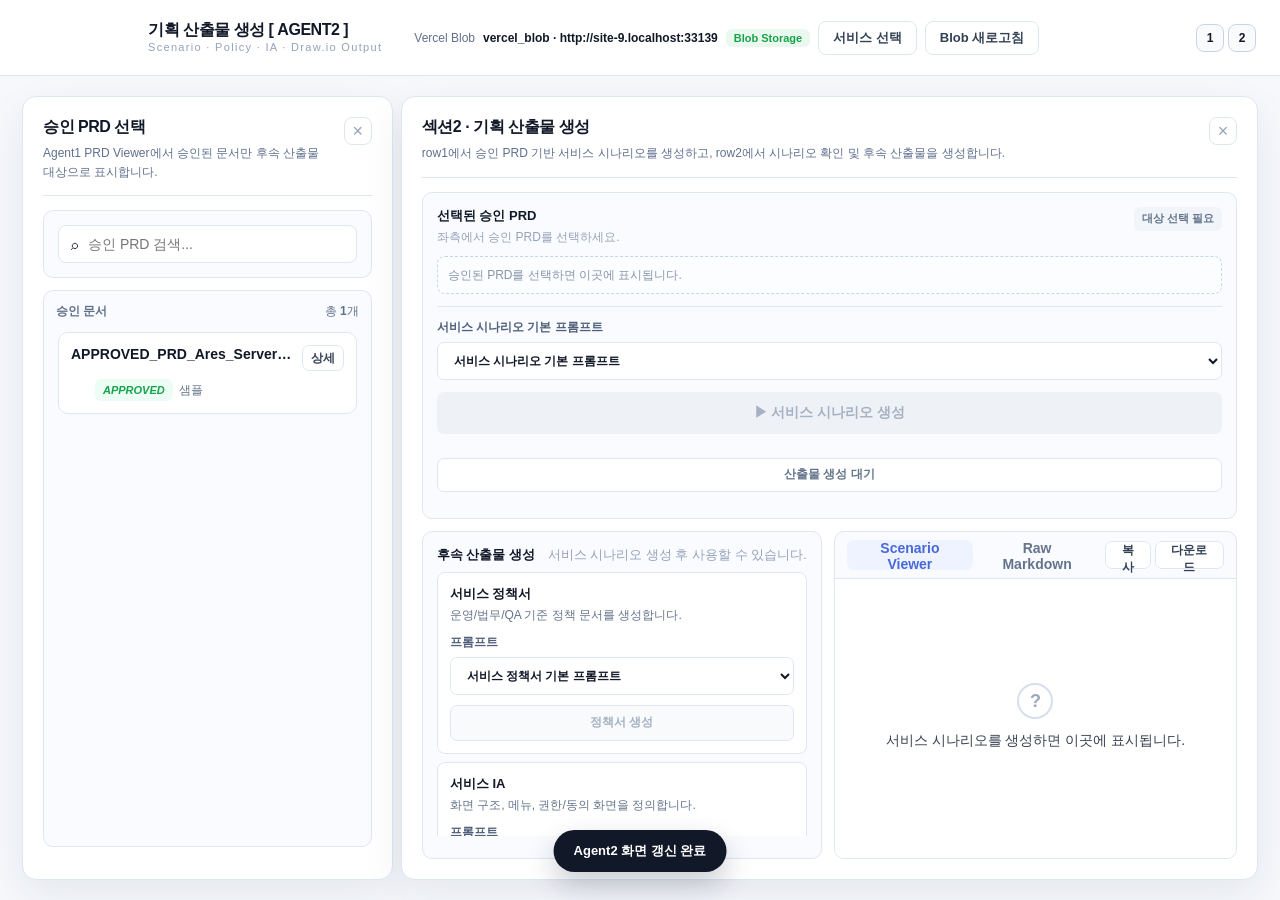
==== commit 08d6bfd9: "agent2 화면 변경" ====
--- a/output.html
+++ b/output.html
@@ -28,7 +28,7 @@
       <section class="header_control" id="header_control">
         <div class="header_column_switches" aria-label="section toggle">
           <button class="header_column_switch is_active" data-toggle-col="1">1</button>
-          <button class="header_column_switch is_active" data-toggle-col="2">B</button>
+          <button class="header_column_switch is_active" data-toggle-col="2">2</button>
         </div>
       </section>
     </header>
@@ -72,8 +72,8 @@
       <div class="common_resizer" data-resizer="1" role="separator" aria-label="섹션 너비 조절"></div>
 
       <section class="section section2 output_section_b" id="section2" data-col="2" aria-label="Output Workspace">
-        <button class="section2_collapsed_opener common_collapsed_opener" type="button" data-reopen-col="2" aria-label="섹션B 열기">
-          <span class="common_rail_num">B</span>
+        <button class="section2_collapsed_opener common_collapsed_opener" type="button" data-reopen-col="2" aria-label="섹션2 열기">
+          <span class="common_rail_num">2</span>
           <span class="common_rail_text">Output</span>
           <span class="common_rail_arrow">›</span>
         </button>
@@ -81,10 +81,10 @@
         <div class="section2_panel common_panel output_b_panel">
           <div class="section2_panel_head common_panel_head">
             <div>
-              <h2 class="section2_title">섹션B · 기획 산출물 생성</h2>
+              <h2 class="section2_title">섹션2 · 기획 산출물 생성</h2>
               <p class="section2_description">row1에서 승인 PRD 기반 서비스 시나리오를 생성하고, row2에서 시나리오 확인 및 후속 산출물을 생성합니다.</p>
             </div>
-            <button class="section2_btn_close common_btn_close" data-close-col="2" title="섹션B 닫기">×</button>
+            <button class="section2_btn_close common_btn_close" data-close-col="2" title="섹션2 닫기">×</button>
           </div>
 
           <div class="output_b_rows">
@@ -111,24 +111,10 @@
                     </select>
                   </label>
                   <button class="section2_btn_generate" id="output_btn_generate" type="button" disabled>▶ 서비스 시나리오 생성</button>
-                </div>
-              </section>
-
-              <section class="output_generation_card common_card output_b_policy_card">
-                <div class="section2_repo_head">
-                  <strong>리전 정책 적용</strong>
-                  <span class="common_muted">생성 프롬프트에 포함할 대상 리전입니다.</span>
-                </div>
-                <div class="output_region_grid">
-                  <label><input type="checkbox" value="KR" checked /> KR</label>
-                  <label><input type="checkbox" value="US-CA" checked /> US-CA</label>
-                  <label><input type="checkbox" value="EU" checked /> EU</label>
-                  <label><input type="checkbox" value="UK" checked /> UK</label>
-                  <label><input type="checkbox" value="JP" checked /> JP</label>
-                </div>
-                <button class="section2_generation_reopen common_small_button" id="output_btn_generation_modal" type="button">
-                  <span id="output_generation_summary">산출물 생성 대기</span>
-                </button>
+                  <button class="section2_generation_reopen common_small_button" id="output_btn_generation_modal" type="button">
+                    <span id="output_generation_summary">산출물 생성 대기</span>
+                  </button>
+                </div>
               </section>
             </section>
 
--- a/asset/css/styles.css
+++ b/asset/css/styles.css
@@ -28,7 +28,8 @@
   --section1_width: 25%;
   --section2_width: 25%;
   --section3_width: 50%;
-  --resizer-w: 8px;
+  --output_section1_width: 30%;
+  --resizer-w: 8px;
   --rail-w: 48px;
 }
 
@@ -1391,10 +1392,10 @@
 }
 
 .output_content .section1 {
-  flex: 0 0 320px;
-  width: 320px;
+  flex: 0 0 var(--output_section1_width);
+  width: var(--output_section1_width);
   min-width: 300px;
-  max-width: 360px;
+  max-width: 560px;
 }
 
 .output_section_b {
@@ -1426,7 +1427,7 @@
 
 .output_b_row1 {
   display: grid;
-  grid-template-columns: minmax(420px, 1.4fr) minmax(280px, 0.8fr);
+  grid-template-columns: minmax(0, 1fr);
   gap: 12px;
   align-items: stretch;
 }
@@ -1438,18 +1439,20 @@
 
 .output_b_row2 {
   display: grid;
-  grid-template-columns: minmax(0, 1fr) minmax(320px, 360px);
+  grid-template-columns: minmax(320px, 400px) minmax(0, 1fr);
   gap: 12px;
   overflow: hidden;
 }
 
 .output_scenario_viewer_card {
   margin-bottom: 0;
+  order: 2;
 }
 
 .output_b_row2 .output_followup_card {
   min-height: 0;
   overflow: hidden;
+  order: 1;
 }
 
 .output_b_row2 .output_followup_grid {
@@ -1461,33 +1464,6 @@
 
 .output_b_row2 .output_followup_item {
   min-height: 164px;
-}
-
-.output_region_grid {
-  display: grid;
-  grid-template-columns: repeat(5, minmax(0, 1fr));
-  gap: 8px;
-  margin: 10px 0 12px;
-}
-
-.output_region_grid label {
-  display: inline-flex;
-  align-items: center;
-  justify-content: center;
-  gap: 6px;
-  min-height: 34px;
-  border: 1px solid var(--line);
-  border-radius: 8px;
-  background: #fff;
-  color: #334155;
-  font-size: 12px;
-  font-weight: 800;
-}
-
-.output_region_grid input {
-  width: 14px;
-  height: 14px;
-  margin: 0;
 }
 
 .output_generation_card {
@@ -1581,12 +1557,6 @@
   }
 }
 
-@media (max-width: 860px) {
-  .output_region_grid {
-    grid-template-columns: repeat(2, minmax(0, 1fr));
-  }
-}
-
 /* ============================================================
    MODAL
    ============================================================ */
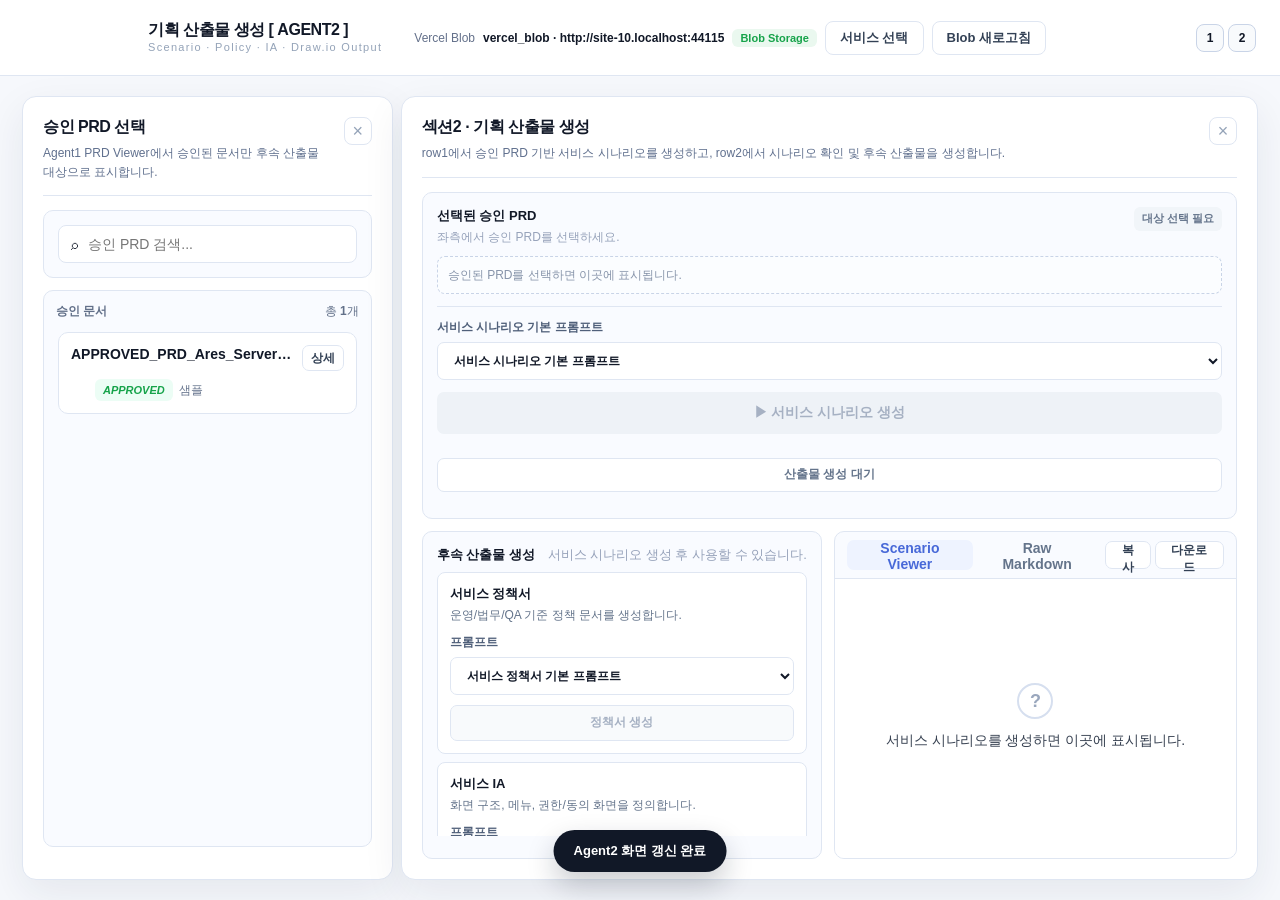
==== commit f152553a: "모달 디자인 수정" ====
--- a/output.html
+++ b/output.html
@@ -239,7 +239,7 @@
         <button class="modal_btn_close" id="output_modal_result_close" type="button" aria-label="닫기">×</button>
       </div>
       <div class="modal_meta" id="output_modal_meta"></div>
-      <pre class="modal_body" id="output_modal_body"></pre>
+      <div class="modal_body modal_body_document" id="output_modal_body"></div>
       <div class="modal_actions">
         <button class="modal_btn_cancel" id="output_modal_copy" type="button">복사</button>
         <button class="modal_btn_select" value="cancel">닫기</button>
--- a/asset/css/styles.css
+++ b/asset/css/styles.css
@@ -1627,20 +1627,90 @@
   margin-bottom: 12px;
 }
 
-.modal_body {
-  max-height: 400px;
-  overflow: auto;
-  white-space: pre-wrap;
+.modal_body {
+  max-height: 400px;
+  overflow: auto;
+  white-space: pre-wrap;
   line-height: 1.7;
   padding: 14px;
   border: 1px solid var(--line);
   border-radius: 10px;
   background: #fff;
-  font-size: 13px;
-  margin: 0 0 16px;
-}
-
-.modal_actions {
+  font-size: 13px;
+  margin: 0 0 16px;
+}
+
+.modal_body_document {
+  white-space: normal;
+  padding: 18px;
+}
+
+.modal_body_document h2 {
+  font-size: 20px;
+  line-height: 1.35;
+  margin: 0 0 14px;
+}
+
+.modal_body_document h3 {
+  font-size: 17px;
+  line-height: 1.4;
+  margin: 20px 0 10px;
+}
+
+.modal_body_document p,
+.modal_body_document li {
+  color: #374151;
+  line-height: 1.7;
+}
+
+.modal_body_document p {
+  margin: 8px 0;
+}
+
+.modal_body_document table {
+  display: block;
+  width: 100%;
+  overflow-x: auto;
+  margin: 14px 0 18px;
+  border-collapse: collapse;
+  font-size: 12px;
+}
+
+.modal_body_document td {
+  min-width: 120px;
+  padding: 8px 10px;
+  border: 1px solid var(--line);
+  vertical-align: top;
+  white-space: normal;
+}
+
+.modal_body_document tr:first-child td {
+  background: #f8fafc;
+  color: #475569;
+  font-weight: 800;
+}
+
+.modal_body_code {
+  padding: 0;
+  background: #0f172a;
+  border-color: #0f172a;
+}
+
+.modal_body_code pre {
+  margin: 0;
+  padding: 16px;
+  overflow: auto;
+  color: #dbeafe;
+  font-size: 12px;
+  line-height: 1.65;
+  white-space: pre;
+}
+
+.modal_body_code code {
+  font-family: Consolas, Monaco, 'Courier New', monospace;
+}
+
+.modal_actions {
   display: flex;
   justify-content: flex-end;
   gap: 10px;
